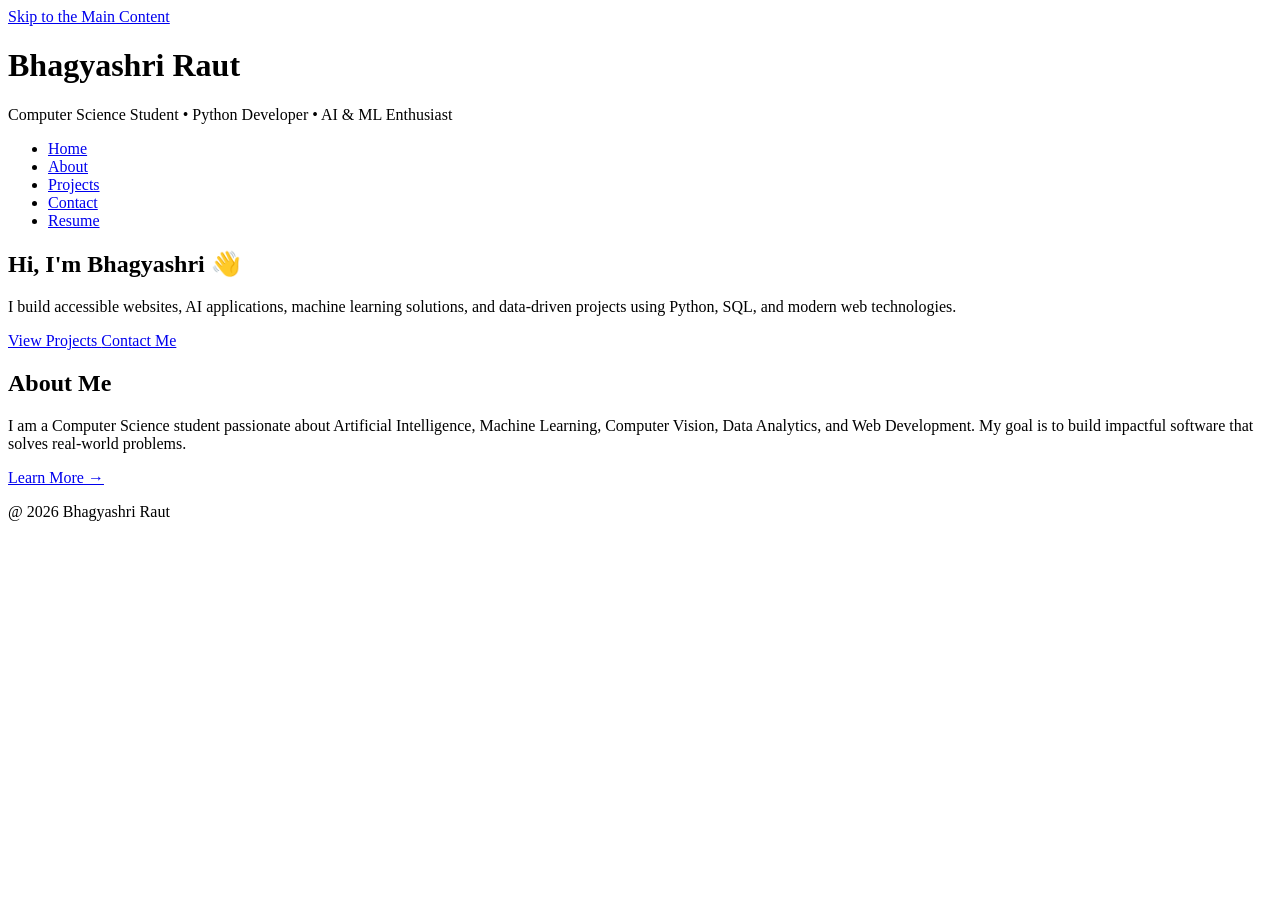
==== index.html @ bf815808 "Create semantic HTML portfolio structure" ====
<!DOCTYPE html>
<html lang="en">
<head>

    <! ------ Character Encoding ----- >
    <meta charset="UTF-8">

    <! ------- Mobile Responsive --- >
    <meta name="viewport" content="width=device-width, initial-scale=1.0">

    <!---- SEO ---->
    <meta name="description"
        content="Bhagyashri Raut | Python Developer | AI & Machine Learning Enthusist | Web Developer Portfolio">

    <meta name="keywords"
        content="Bhagyashri Raut, Python Developer, AI, Machine Learning, Portfolio, HTML5, SQL">

    <meta name="author"
        content="Bhagyashri Raut">
    
    <meta name="robots"
        content="index, follow">
    
 
    <! -- Open Graph -- >
    <meta property="og.title"
        content="Bhagyashri Raut Portfolio">
    
    <meta property="og.description" 
        content="Portfolio showcasing AI, Machine Learning, Python and Web Development Projects">

    <meta property="og:type" 
        content="website">

    <title>Bhagyashri Raut | Portfolio</title>

    <link rel="stylesheet" href="css/style.css"> 


</head>

<body>

    <! -- Skip Navigation -- >
    <a class="skip-link" href="#main-content">
        Skip to the Main Content

    </a>

    <header>

        <h1>Bhagyashri Raut</h1>

        <p>
            Computer Science Student  •  Python Developer  •  AI & ML Enthusiast

        </p>
    </header>

    <! -- Navigation -- >

    <nav aria-label="Primary Navigation">
        <ul>
            <li><a href="index.html" aria-current="page">Home</a></li>

            <li><a href="about.html">About</a></li>

            <li><a href="projects.html">Projects</a></li>

            <li><a href="contact.html">Contact</a></li>

            <li><a href="assets/resume.pdf">Resume</a></li>

        </ul>
    </nav>

    <! -- Main -- >

    <main id="main-content">

        <! -- Hero -- >

        <section aria-labelledby="hero-heading">

            <h2 id="hero-heading">
                Hi, I'm Bhagyashri 👋

            </h2>

            <p>

                I build accessible websites, AI applications,
                machine learning solutions, and data-driven projects
                using Python, SQL, and modern web technologies.


            </p>

            <a href="projects.html">
                View Projects

            </a>

            <a href="contact.html">
                Contact Me
                
            </a>
        </section>

        <! About Preview -- >

        <section aria-labelledby="about-heading">
            <h2 id="about-heading">
                About Me 
            </h2>

            <p>

                I am a Computer Science student passionate about 
                Artificial Intelligence, Machine Learning,
                Computer Vision, Data Analytics, and Web Development.

                My goal is to build impactful software that solves 
                real-world problems.

            </p>

            <a href="about.html">
                Learn More → 
            </a>
        </section>
    </main>

    <! -- Footer -- >

    <footer>

        <p>

            @ 2026 Bhagyashri Raut

        </p>
    </footer>

    <script src="js/script.js"></script>
</body>
</html>
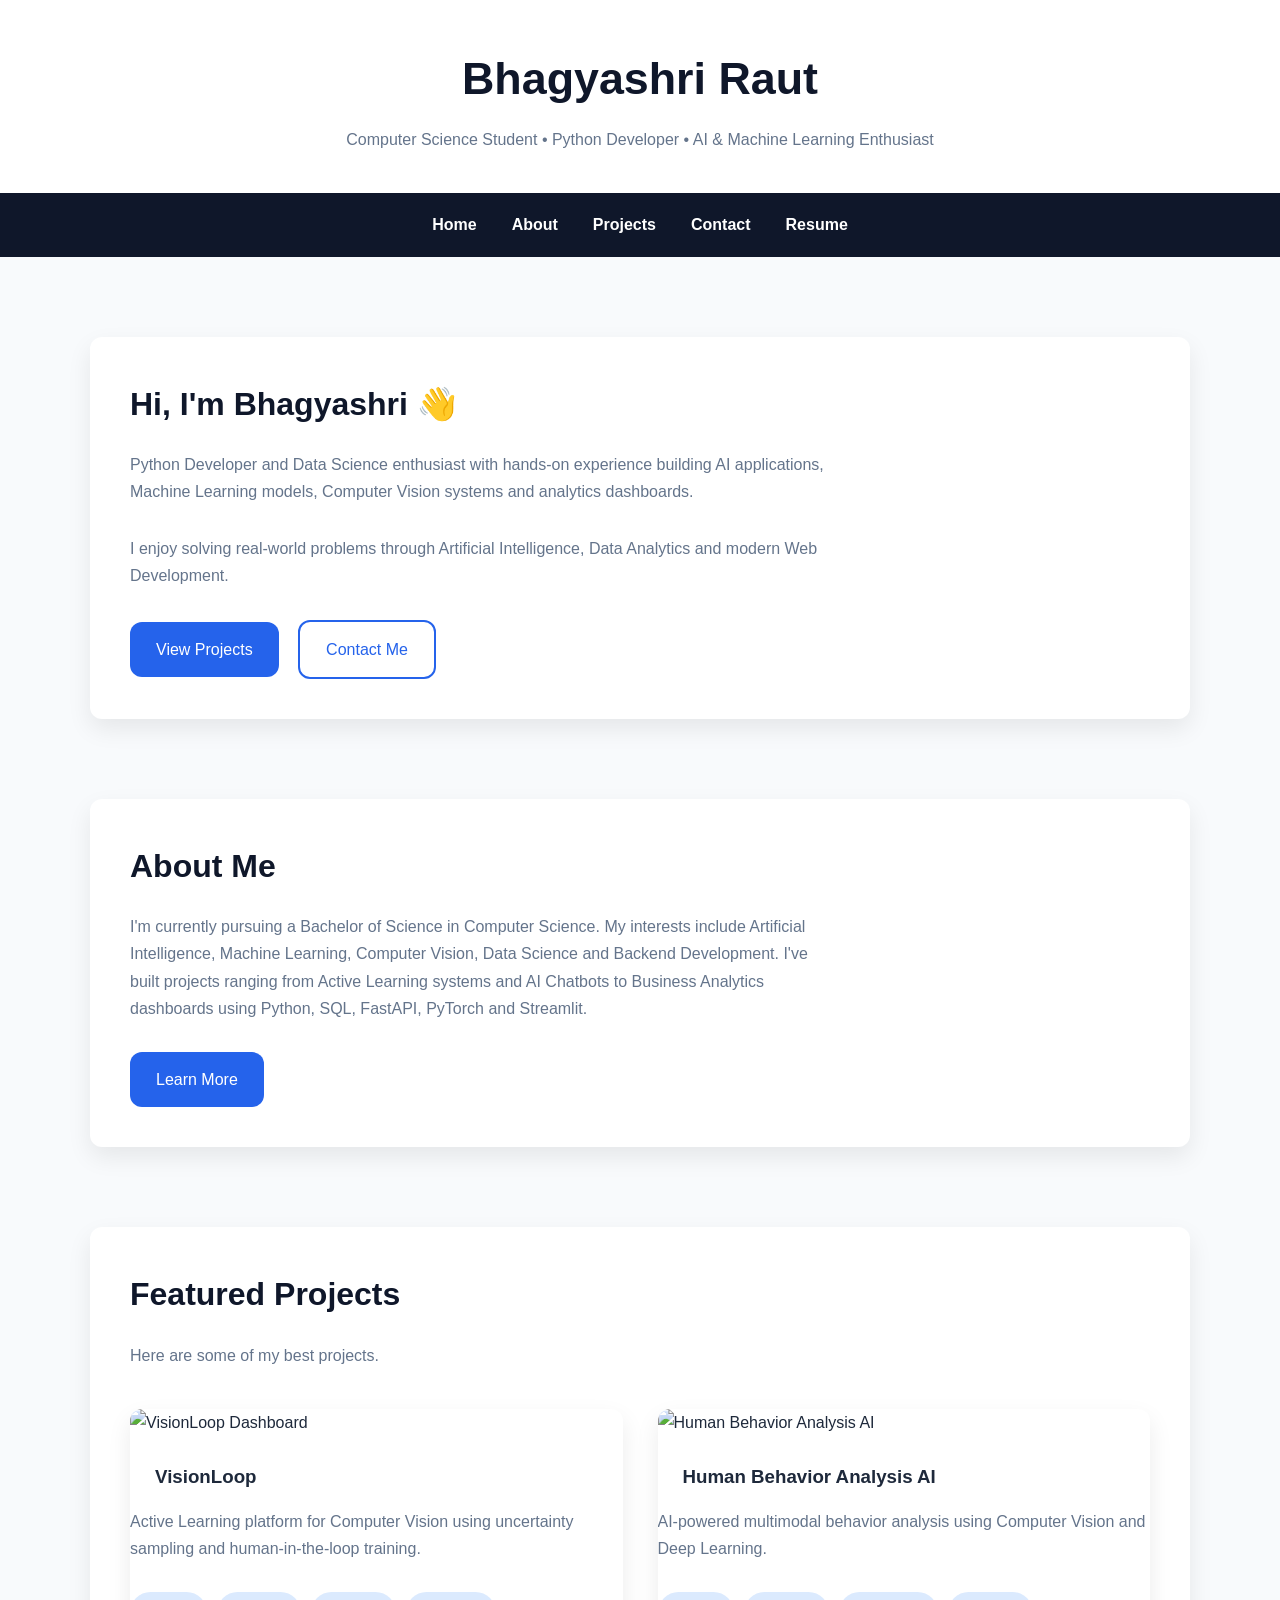
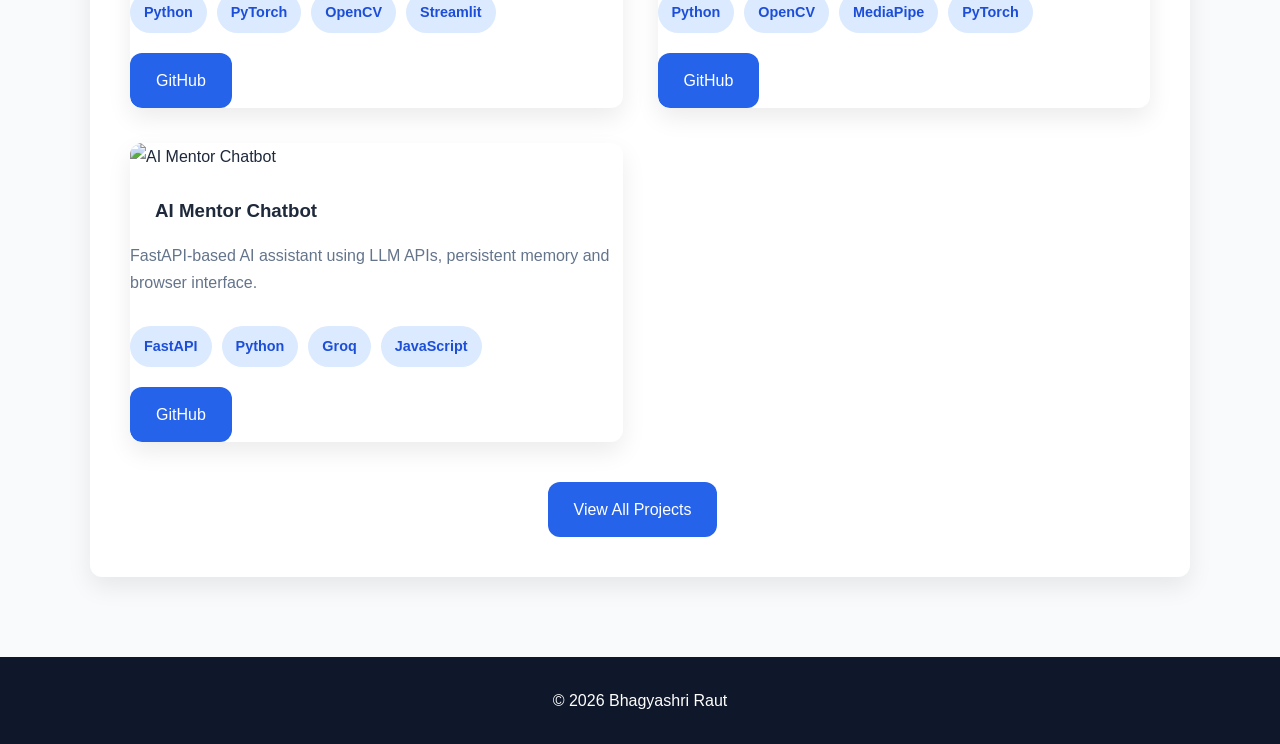
==== commit 92986f55: "Create accessible portfolio website" ====
--- a/index.html
+++ b/index.html
@@ -1,147 +1,331 @@
 <!DOCTYPE html>
 <html lang="en">
+
 <head>
 
-    <! ------ Character Encoding ----- >
     <meta charset="UTF-8">
 
-    <! ------- Mobile Responsive --- >
     <meta name="viewport" content="width=device-width, initial-scale=1.0">
 
-    <!---- SEO ---->
     <meta name="description"
-        content="Bhagyashri Raut | Python Developer | AI & Machine Learning Enthusist | Web Developer Portfolio">
+        content="Bhagyashri Raut | Python Developer | AI & Machine Learning Enthusiast | Portfolio">
 
     <meta name="keywords"
-        content="Bhagyashri Raut, Python Developer, AI, Machine Learning, Portfolio, HTML5, SQL">
+        content="Bhagyashri Raut, Python Developer, Machine Learning, AI, Portfolio">
 
     <meta name="author"
         content="Bhagyashri Raut">
-    
+
     <meta name="robots"
         content="index, follow">
-    
- 
-    <! -- Open Graph -- >
-    <meta property="og.title"
+
+    <meta property="og:title"
         content="Bhagyashri Raut Portfolio">
-    
-    <meta property="og.description" 
-        content="Portfolio showcasing AI, Machine Learning, Python and Web Development Projects">
-
-    <meta property="og:type" 
+
+    <meta property="og:description"
+        content="Portfolio showcasing AI, Machine Learning, Data Science and Web Development projects.">
+
+    <meta property="og:type"
         content="website">
 
     <title>Bhagyashri Raut | Portfolio</title>
 
-    <link rel="stylesheet" href="css/style.css"> 
-
+    <link rel="icon"
+        href="images/favicon.png"
+        type="image/png">
+
+    <link rel="stylesheet"
+        href="css/style.css">
 
 </head>
 
 <body>
 
-    <! -- Skip Navigation -- >
-    <a class="skip-link" href="#main-content">
-        Skip to the Main Content
-
-    </a>
-
-    <header>
-
-        <h1>Bhagyashri Raut</h1>
-
-        <p>
-            Computer Science Student  •  Python Developer  •  AI & ML Enthusiast
-
-        </p>
-    </header>
-
-    <! -- Navigation -- >
-
-    <nav aria-label="Primary Navigation">
-        <ul>
-            <li><a href="index.html" aria-current="page">Home</a></li>
-
-            <li><a href="about.html">About</a></li>
-
-            <li><a href="projects.html">Projects</a></li>
-
-            <li><a href="contact.html">Contact</a></li>
-
-            <li><a href="assets/resume.pdf">Resume</a></li>
-
-        </ul>
-    </nav>
-
-    <! -- Main -- >
-
-    <main id="main-content">
-
-        <! -- Hero -- >
-
-        <section aria-labelledby="hero-heading">
-
-            <h2 id="hero-heading">
-                Hi, I'm Bhagyashri 👋
-
-            </h2>
-
-            <p>
-
-                I build accessible websites, AI applications,
-                machine learning solutions, and data-driven projects
-                using Python, SQL, and modern web technologies.
-
-
-            </p>
-
-            <a href="projects.html">
-                View Projects
-
-            </a>
-
-            <a href="contact.html">
-                Contact Me
-                
-            </a>
-        </section>
-
-        <! About Preview -- >
-
-        <section aria-labelledby="about-heading">
-            <h2 id="about-heading">
-                About Me 
-            </h2>
-
-            <p>
-
-                I am a Computer Science student passionate about 
-                Artificial Intelligence, Machine Learning,
-                Computer Vision, Data Analytics, and Web Development.
-
-                My goal is to build impactful software that solves 
-                real-world problems.
-
-            </p>
-
-            <a href="about.html">
-                Learn More → 
-            </a>
-        </section>
-    </main>
-
-    <! -- Footer -- >
-
-    <footer>
-
-        <p>
-
-            @ 2026 Bhagyashri Raut
-
-        </p>
-    </footer>
-
-    <script src="js/script.js"></script>
+<a class="skip-link" href="#main-content">
+    Skip to Main Content
+</a>
+
+<header>
+
+    <h1>Bhagyashri Raut</h1>
+
+    <p>
+        Computer Science Student • Python Developer • AI & Machine Learning Enthusiast
+    </p>
+
+</header>
+
+<nav aria-label="Primary Navigation">
+
+    <ul>
+
+        <li><a href="index.html" aria-current="page">Home</a></li>
+
+        <li><a href="about.html">About</a></li>
+
+        <li><a href="projects.html">Projects</a></li>
+
+        <li><a href="contact.html">Contact</a></li>
+
+        <li><a href="assets/resume.pdf" target="_blank">Resume</a></li>
+
+    </ul>
+
+</nav>
+
+<main id="main-content">
+
+<section>
+
+<h2>Hi, I'm Bhagyashri 👋</h2>
+
+<p>
+
+Python Developer and Data Science enthusiast with hands-on experience
+building AI applications, Machine Learning models,
+Computer Vision systems and analytics dashboards.
+
+</p>
+
+<p>
+
+I enjoy solving real-world problems through Artificial Intelligence,
+Data Analytics and modern Web Development.
+
+</p>
+
+<a class="btn-primary" href="projects.html">
+
+View Projects
+
+</a>
+
+<a class="btn-secondary" href="contact.html">
+
+Contact Me
+
+</a>
+
+</section>
+
+<section>
+
+<h2>About Me</h2>
+
+<p>
+
+I'm currently pursuing a Bachelor of Science in Computer Science.
+
+My interests include Artificial Intelligence,
+Machine Learning, Computer Vision,
+Data Science and Backend Development.
+
+I've built projects ranging from Active Learning
+systems and AI Chatbots to Business Analytics
+dashboards using Python, SQL,
+FastAPI, PyTorch and Streamlit.
+
+</p>
+
+<a class="btn-primary"
+
+href="about.html">
+
+Learn More
+
+</a>
+
+</section>
+
+<section>
+
+<h2>Featured Projects</h2>
+
+<p>
+
+Here are some of my best projects.
+
+</p>
+
+<div class="projects-grid">
+
+<!-- VisionLoop -->
+
+<article class="project-card">
+
+<img src="images/projects/visionloop.png"
+
+alt="VisionLoop Dashboard">
+
+<div class="project-content">
+
+<h3>VisionLoop</h3>
+
+<p>
+
+Active Learning platform for Computer Vision
+using uncertainty sampling and human-in-the-loop training.
+
+</p>
+
+<div class="tech-stack">
+
+<span>Python</span>
+
+<span>PyTorch</span>
+
+<span>OpenCV</span>
+
+<span>Streamlit</span>
+
+</div>
+
+<div class="project-buttons">
+
+<a href="https://github.com/bhagya21-tech/visionloop"
+
+target="_blank"
+
+class="btn-primary">
+
+GitHub
+
+</a>
+
+</div>
+
+</div>
+
+</article>
+
+<!-- Human Behavior -->
+
+<article class="project-card">
+
+<img src="images/projects/behavior-ai.png"
+
+alt="Human Behavior Analysis AI">
+
+<div class="project-content">
+
+<h3>Human Behavior Analysis AI</h3>
+
+<p>
+
+AI-powered multimodal behavior analysis
+using Computer Vision and Deep Learning.
+
+</p>
+
+<div class="tech-stack">
+
+<span>Python</span>
+
+<span>OpenCV</span>
+
+<span>MediaPipe</span>
+
+<span>PyTorch</span>
+
+</div>
+
+<div class="project-buttons">
+
+<a href="https://github.com/bhagya21-tech/human-behavior-analysis-ai"
+
+target="_blank"
+
+class="btn-primary">
+
+GitHub
+
+</a>
+
+</div>
+
+</div>
+
+</article>
+
+<!-- AI Mentor -->
+
+<article class="project-card">
+
+<img src="images/projects/mentor-chatbot.png"
+
+alt="AI Mentor Chatbot">
+
+<div class="project-content">
+
+<h3>AI Mentor Chatbot</h3>
+
+<p>
+
+FastAPI-based AI assistant using LLM APIs,
+persistent memory and browser interface.
+
+</p>
+
+<div class="tech-stack">
+
+<span>FastAPI</span>
+
+<span>Python</span>
+
+<span>Groq</span>
+
+<span>JavaScript</span>
+
+</div>
+
+<div class="project-buttons">
+
+<a href="https://github.com/bhagya21-tech/chatbot"
+
+target="_blank"
+
+class="btn-primary">
+
+GitHub
+
+</a>
+
+</div>
+
+</div>
+
+</article>
+
+</div>
+
+<div style="text-align:center;margin-top:40px;">
+
+<a href="projects.html"
+
+class="btn-primary">
+
+View All Projects
+
+</a>
+
+</div>
+
+</section>
+
+</main>
+
+<footer>
+
+<p>
+
+© 2026 Bhagyashri Raut
+
+</p>
+
+</footer>
+
+<script src="js/script.js"></script>
+
 </body>
+
 </html>
--- a/css/style.css
+++ b/css/style.css
@@ -0,0 +1,661 @@
+/* ======
+Step1: CSS 
+=========*/
+
+*{
+    margin:0;
+    padding:0;
+    box-sizing:border-box;
+}
+
+html{
+    scroll-behavior:smooth;
+
+}
+
+body{
+    font-family:Arial, Helvetica, sans-serif;
+    background:#f8fafc;
+    color:#1e293b;
+    line-height:1.7;
+
+}
+
+/* ================================
+  CSS VARIABLES 
+=================================  */
+
+:root{
+
+    --primary:#2563eb;
+    --secondary:#1d4ed8;
+    --dark:#0f172a;
+    --light:#ffffff;
+    --gray:#64748b;
+    --background:#f8fafc;
+    --radius:12px;
+    --shadow:0 10px 25px rgba(0,0,0,.08);
+
+
+}
+
+/* =========
+Step2: Skip Link
+============= */
+
+.skip-link{
+
+    position:absolute;
+    left:-9999px;
+}
+
+.skip-link:focus{
+
+    left:20px;
+    top:20px;
+    background:black;
+    color:white;
+    padding:12px;
+    z-index:999;
+}
+
+
+/* ============
+Step 3: Header
+============== */
+
+
+header{
+
+    text-align:center;
+    padding:40px 20px;
+    background:var(--light);
+
+}
+
+header h1{
+    font-size:2.8rem;
+    color:var(--dark);
+
+
+}
+
+header p{
+
+    color:var(--gray);
+
+    margin-top:10px;
+}
+
+/* =================
+Step 4: Navigation
+==================== */
+
+nav{
+
+    background:var(--dark);
+
+
+}
+
+nav ul{
+
+    display:flex;
+
+    justify-content:center;
+
+    align-items:center;
+
+    gap:35px;
+
+    list-style:none;
+
+    padding:18px;
+
+    flex-wrap:wrap;
+}
+
+nav a{
+    color:white;
+    text-decoration:none;
+    font-weight:bold;
+    transition:.3s;
+
+}
+
+nav a:hover{
+
+    color:#93c5fd;
+
+}
+
+nav a:focus{
+
+    outline:3px solid white;
+    outline-offset:5px;
+}
+
+/* ============
+Step 5: Main
+===============*/
+
+main{
+
+    width:min(1100px,90%);
+
+    margin:auto;
+}
+
+/* ===============
+Step 6: Hero Section
+================== */
+
+section{
+
+    margin:80px 0;
+
+}
+
+section h2{
+
+    font-size:2rem;
+    color:var(--dark);
+    margin-bottom:20px;
+
+}
+
+section p{
+
+    color:var(--gray);
+    margin-bottom:30px;
+    max-width:700px;
+
+}
+
+/* ================
+Step 7: Buttons 
+================= */
+
+
+.btn-primary{
+
+    display:inline-block;
+
+    background:var(--primary);
+
+    color:white;
+
+    text-decoration:none;
+
+    padding:14px 26px;
+
+    border-radius:var(--radius);
+
+    margin-right:15px;
+
+    transition:.3s;
+
+
+}
+
+.btn-primary:hover{
+
+    background:var(--secondary);
+
+
+}
+
+.btn-secondary{
+
+    display:inline-block;
+    border:2px solid var(--primary);
+    color:var(--primary);
+    text-decoration:none;
+    padding:14px 26px;
+    border-radius:var(--radius);
+    transition:.3s;
+}
+
+.btn-secondary:hover{
+
+    background:var(--primary);
+
+    color:white;
+}
+
+/* ===================
+About Preview card
+===================== */
+
+section{
+
+    background:white;
+
+    padding:40px;
+
+    border-radius:var(--radius);
+
+    box-shadow:var(--shadow);
+}
+
+
+/* ===================
+Featured Projects
+===================== */
+
+.projects-grid{
+    display:grid;
+    grid-template-columns:repeat(auto-fit,minmax(320px,1fr));
+    gap:35px;
+    margin-top:40px;
+
+}
+
+.project-card{
+    background:white;
+    border-radius:12px;
+    overflow:hidden;
+    box-shadow:0 10px 25px rgba(0,0,0,.08);
+    transition:.3s;
+}
+
+.project-card:hover{
+    transform:translateY(-8px);
+
+}
+
+.project-card img{
+    width:100%;
+    height:220px;
+    object-fit:cover;
+}
+
+.project-card h3{
+    margin:25px;
+}
+
+.project-content h3{
+    margin-bottom:15px;
+}
+
+.tech-stack{
+    display:flex;
+    flex-wrap:wrap;
+    gap:10px;
+    margin:20px 0
+}
+
+.tech-stack span{
+    background:#dbeafe;
+    color:#1d4ed8;
+    padding:8px 14px;
+    border-radius:30px;
+    font-size:.9rem;
+    font-weight:bold;
+}
+
+.project-buttons{
+    display:flex;
+    gap:15px;
+    flex-wrap:wrap;
+}
+
+/* ===============
+footer
+=================*/
+
+footer{
+
+    text-align:center;
+    padding:30px;
+    background:var(--dark);
+    color:white;
+    margin-top:80px;
+}
+
+/* =================
+Mobile Responsiveness
+==================== */
+
+@media(max-width:768px){
+
+header h1{
+
+    font-size:2rem;
+
+}
+
+nav ul{
+
+    flex-direction:column;
+
+    gap:15px;
+}
+
+.btn-primary,
+.btn-secondary{
+
+    display:block;
+
+    margin-bottom:15px;
+
+    text-align:center;
+
+
+}
+
+section{
+
+    padding:25px;
+
+}
+
+}
+
+/* ==========================
+   ABOUT PAGE
+========================== */
+
+.profile-image{
+
+    display:block;
+
+    width:220px;
+
+    height:220px;
+
+    object-fit:cover;
+
+    border-radius:50%;
+
+    margin:30px auto;
+
+    box-shadow:0 10px 30px rgba(0,0,0,.15);
+
+}
+
+.skills-grid{
+
+    display:grid;
+
+    grid-template-columns:repeat(auto-fit,minmax(250px,1fr));
+
+    gap:25px;
+
+    margin-top:30px;
+
+}
+
+.skills-grid article{
+
+    background:white;
+
+    padding:25px;
+
+    border-radius:12px;
+
+    box-shadow:0 10px 25px rgba(0,0,0,.08);
+
+}
+
+.skills-grid h3{
+
+    color:#2563eb;
+
+    margin-bottom:15px;
+
+}
+
+.skills-grid ul{
+
+    list-style:none;
+
+}
+
+.skills-grid li{
+
+    margin-bottom:10px;
+
+    padding:8px 12px;
+
+    background:#dbeafe;
+
+    border-radius:8px;
+
+}
+
+/* OTHER PROJECTS */
+
+.other-projects{
+
+    margin-top:30px;
+
+    list-style:none;
+
+}
+
+.other-projects li{
+
+    background:white;
+
+    margin-bottom:15px;
+
+    padding:18px;
+
+    border-left:5px solid #2563eb;
+
+    border-radius:8px;
+
+    box-shadow:0 5px 15px rgba(0,0,0,.08);
+
+}
+
+/* ==========================
+   CONTACT PAGE
+========================== */
+
+form{
+
+    display:flex;
+
+    flex-direction:column;
+
+    gap:20px;
+
+    margin-top:30px;
+
+}
+
+label{
+
+    display:block;
+
+    margin-bottom:8px;
+
+    font-weight:bold;
+
+}
+
+input,
+textarea{
+
+    width:100%;
+
+    padding:14px;
+
+    border:1px solid #d1d5db;
+
+    border-radius:10px;
+
+    font-size:1rem;
+
+    font-family:inherit;
+
+}
+
+input:focus,
+textarea:focus{
+
+    outline:3px solid #2563eb;
+
+    border-color:#2563eb;
+
+}
+
+.contact-list{
+
+    list-style:none;
+
+    margin-top:20px;
+
+}
+
+.contact-list li{
+
+    margin-bottom:18px;
+
+    font-size:1.05rem;
+
+}
+
+.contact-list a{
+
+    color:#2563eb;
+
+    text-decoration:none;
+
+}
+
+.contact-list a:hover{
+
+    text-decoration:underline;
+
+}
+
+/* ==========================
+   DARK MODE
+========================== */
+
+.dark-mode-btn{
+
+position:fixed;
+
+right:20px;
+
+bottom:20px;
+
+width:55px;
+
+height:55px;
+
+border:none;
+
+border-radius:50%;
+
+background:#2563eb;
+
+color:white;
+
+font-size:22px;
+
+cursor:pointer;
+
+box-shadow:0 5px 20px rgba(0,0,0,.2);
+
+z-index:999;
+
+}
+
+.dark-theme{
+
+background:#0f172a;
+
+color:white;
+
+}
+
+.dark-theme header,
+
+.dark-theme nav,
+
+.dark-theme footer,
+
+.dark-theme section,
+
+.dark-theme article{
+
+background:#1e293b;
+
+color:white;
+
+}
+
+.dark-theme p,
+
+.dark-theme li{
+
+color:#e2e8f0;
+
+}
+
+/* ==========================
+   BACK TO TOP
+========================== */
+
+.top-btn{
+
+position:fixed;
+
+left:20px;
+
+bottom:20px;
+
+width:50px;
+
+height:50px;
+
+border:none;
+
+border-radius:50%;
+
+background:#2563eb;
+
+color:white;
+
+font-size:22px;
+
+cursor:pointer;
+
+display:none;
+
+z-index:999;
+
+}
+
+.top-btn.show{
+
+display:block;
+
+}
+
+/* ==========================
+   SCROLL ANIMATION
+========================== */
+
+section{
+
+opacity:0;
+
+transform:translateY(40px);
+
+transition:all .7s ease;
+
+}
+
+section.visible{
+
+opacity:1;
+
+transform:translateY(0);
+
+}
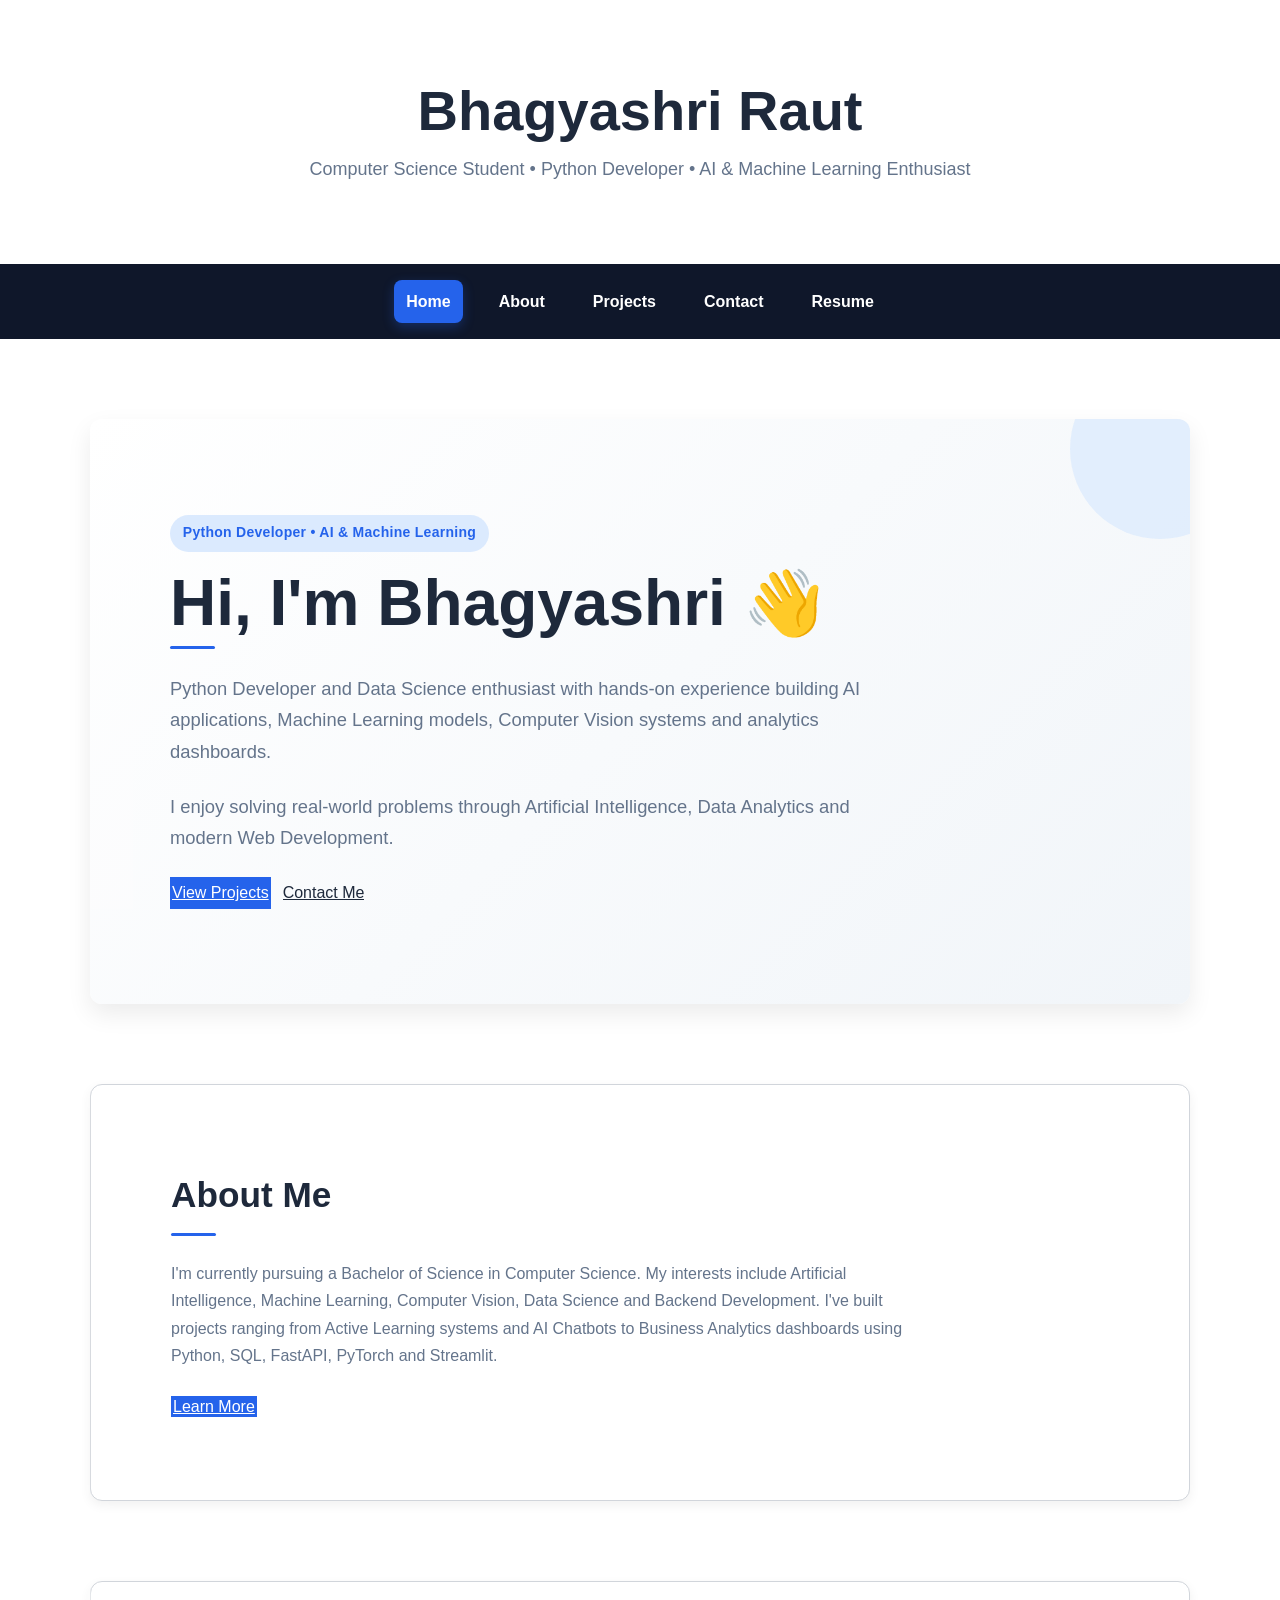
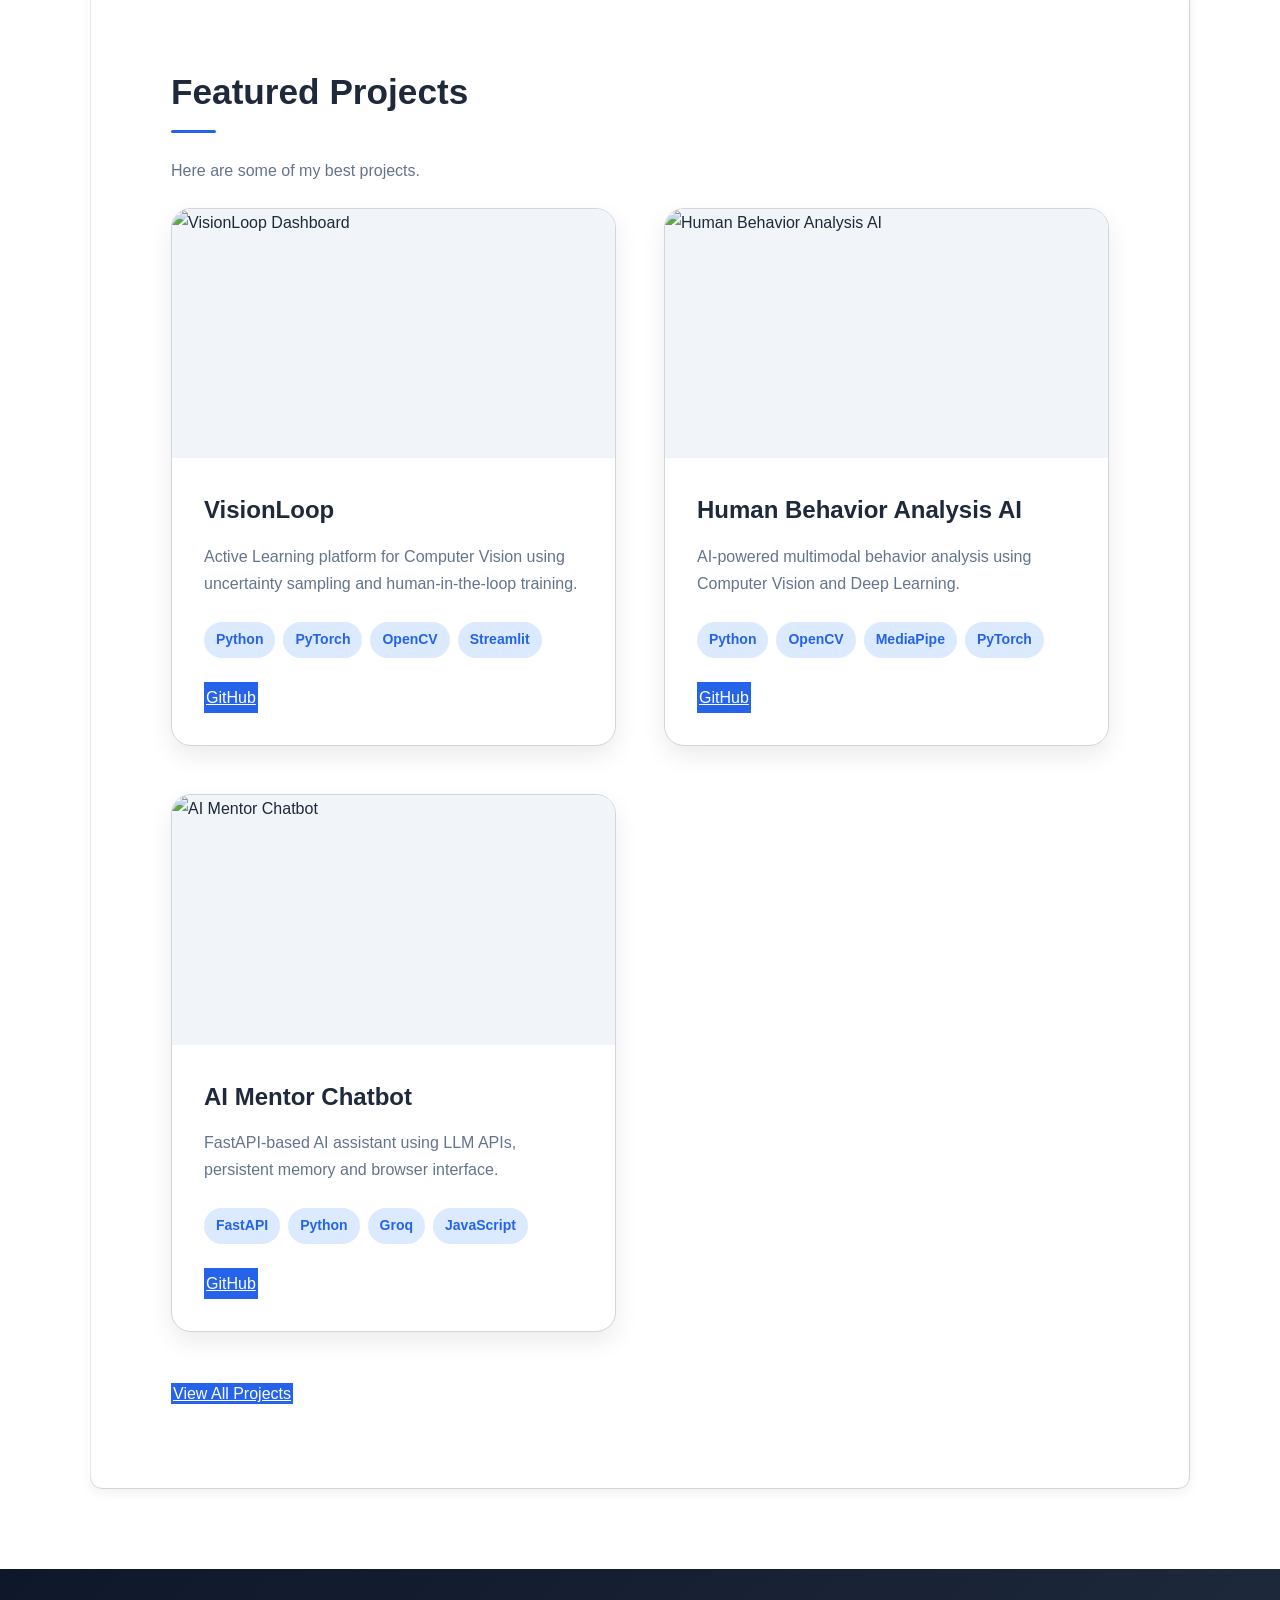
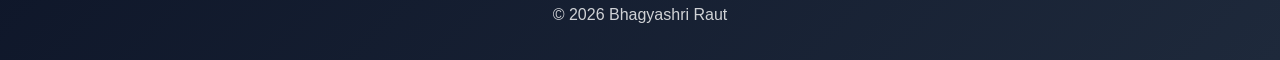
==== commit 9315cc0f: "Complete advanced CSS3 responsive portfolio" ====
--- a/index.html
+++ b/index.html
@@ -75,36 +75,42 @@
 
 <main id="main-content">
 
-<section>
-
-<h2>Hi, I'm Bhagyashri 👋</h2>
-
-<p>
-
-Python Developer and Data Science enthusiast with hands-on experience
-building AI applications, Machine Learning models,
-Computer Vision systems and analytics dashboards.
-
-</p>
-
-<p>
-
-I enjoy solving real-world problems through Artificial Intelligence,
-Data Analytics and modern Web Development.
-
-</p>
-
-<a class="btn-primary" href="projects.html">
-
-View Projects
-
-</a>
-
-<a class="btn-secondary" href="contact.html">
-
-Contact Me
-
-</a>
+<section class="hero">
+
+    <div class="hero-content">
+
+        <p class="hero-eyebrow">
+            Python Developer • AI & Machine Learning
+        </p>
+
+        <h2>
+            Hi, I'm Bhagyashri 👋
+        </h2>
+
+        <p class="hero-description">
+            Python Developer and Data Science enthusiast with hands-on
+            experience building AI applications, Machine Learning models,
+            Computer Vision systems and analytics dashboards.
+        </p>
+
+        <p class="hero-description">
+            I enjoy solving real-world problems through Artificial
+            Intelligence, Data Analytics and modern Web Development.
+        </p>
+
+        <div class="hero-actions">
+
+            <a class="btn-primary" href="projects.html">
+                View Projects
+            </a>
+
+            <a class="btn-secondary" href="contact.html">
+                Contact Me
+            </a>
+
+        </div>
+
+    </div>
 
 </section>
 
@@ -153,7 +159,7 @@
 
 <article class="project-card">
 
-<img src="images/projects/visionloop.png"
+<img src="C:\Users\Admin\OneDrive\Accessible Portfolio Website\images\visionloop.png"
 
 alt="VisionLoop Dashboard">
 
@@ -202,7 +208,7 @@
 
 <article class="project-card">
 
-<img src="images/projects/behavior-ai.png"
+<img src="C:\Users\Admin\OneDrive\Accessible Portfolio Website\images\behavior-ai.png"
 
 alt="Human Behavior Analysis AI">
 
@@ -251,7 +257,7 @@
 
 <article class="project-card">
 
-<img src="images/projects/mentor-chatbot.png"
+<img src="C:\Users\Admin\OneDrive\Accessible Portfolio Website\images\mentor-chatbot.png"
 
 alt="AI Mentor Chatbot">
 
@@ -298,7 +304,7 @@
 
 </div>
 
-<div style="text-align:center;margin-top:40px;">
+<div class="projects-more"></div>
 
 <a href="projects.html"
 
--- a/css/style.css
+++ b/css/style.css
@@ -1,661 +1,1518 @@
-/* ======
-Step1: CSS 
-=========*/
-
-*{
-    margin:0;
-    padding:0;
-    box-sizing:border-box;
-}
-
-html{
-    scroll-behavior:smooth;
-
-}
-
-body{
-    font-family:Arial, Helvetica, sans-serif;
-    background:#f8fafc;
-    color:#1e293b;
-    line-height:1.7;
-
+/* =====================================================
+   ADVANCED CSS3 & RESPONSIVE PORTFOLIO
+   Mobile-first architecture
+   ===================================================== */
+
+
+/* ====================================================
+   1. CSS RESET 
+   =================================================== */
+
+*,
+*::before,
+*::after {
+    margin: 0;
+    padding: 0;
+    box-sizing: border-box;
+}
+
+html {
+    scroll-behavior: smooth;
+
+}
+
+body {
+    min-height: 100vh;
+    font-family: Arial, Helvetica, sans-serif;
+    font-size: 1rem;
+    
+    background: 
+        radical-gradient(
+            circle at 10% 10%,
+            rgba(37, 99, 235, 0.06),
+            transparent 30%
+
+        ),
+        var(--bg);
+    color: var(--text);
+   
+    line-height: 1.7;
+    
+    
+    transition:
+        background-color 0.3s ease,
+        color 0.3s ease;
+    
+}
+
+img {
+    display: block;
+    max-width: 100%;
+}
+
+button,
+input,
+textarea {
+    font: inherit;
+
+}
+
+a {
+    color: inherit;
+
+}
+
+ul {
+    padding: 0;
+}
+
+/* ================================================
+   2. DESIGN TOKENS / CSS VARIABLES 
+   ================================================ */
+
+:root {
+
+    /* Colors */
+    --primary: #2563eb;
+    --primary-dark: #1d4ed8;
+    --primary-light: #dbeafe;
+
+    --bg: #f8fafc;
+    --surface: #ffffff;
+    --surface-alt: #f1f5f9;
+
+    --text: #1e293b;
+    --text-muted: #64748b;
+
+    --border: #d1d5db;
+
+    --nav-bg: #0f172a;
+    --nav-text: #ffffff;
+}
+
+.dark-theme {
+
+    --bg: #0b1120;
+    --surface: #111c31;
+    --surface-alt: #1e293b;
+    
+    --text: #f8fafc;
+    --text-muted: #cdb5e1;
+
+    --border: #334155;
+
+    --primary-light: #1e3a8a;
+
+    --nav-bg: #020617;
+
+
+    --shadow-sm: 0 4px 12px rgba(0, 0, 0, 0.2);
+    --shadow-md: 0 10px 25px rgba(0, 0, 0, 0.25);
+    --shadow-lg: 0 20px 40px rgba(0, 0, 0, 0.3);
+}
+    /* Typography */
+
+:root {
+    --font-body: Arial, Helvetica, sans-serif;
+
+    --text-sm: 0.875rem;
+    --text-base: 1rem;
+    --text-lg: 1.125rem;
+    --text-xl: 1.5rem;
+    --text-2xl: 2rem;
+    --text-3xl: clamp(2.2rem, 8vw, 4.5rem);
+
+
+    /* Spacing */
+    --space-xs: 0.5rem;
+    --space-sm: 0.75rem;
+    --space-md: 1rem;
+    --space-lg: 1.5rem;
+    --space-xl: 2rem;
+    --space-2xl: 3rem;
+    --space-3xl: 5rem;
+
+
+    /* Layout */
+    --container: 1100px;
+    --radius-sm: 8px;
+    --radius-md: 12px;
+    --radius-lg: 20px;
+
+    /* Effects */
+    --shadow-sm: 0 4px 12px rgba(0, 0, 0, 0.06);
+    --shadow-md: 0 10px 25px rgba(0, 0, 0, 0.08);
+    --shadow-lg: 0 20px 40px rgba(0, 0, 0, 0.12);
+
+    --transition: 0.3s ease;
+
+
+}
+
+
+/* ================================================
+   3. DARK THEME 
+   Javascript adds .dark-theme to <body>
+   ================================================ */
+
+.dark-theme {
+
+    --bg: #0f172a;
+    --surface: #1e293b;
+    --surface-alt: #334155;
+
+    --text: #f8fafc;
+    --text-muted: #cbd5e1;
+
+    --border: #475569;
+
+    --primary-light: #1e3a8a;
+
+    --nav-bg: #020617;
+}
+
+body,
+header,
+section,
+article,
+input,
+textarea,
+.skills-grid li,
+.other-projects li,
+.contact-list li {
+    transition:
+        background-color 0.3s ease,
+        color 0.3s ease,
+        border-color 0.3s ease,
+        box-shadow 0.3s ease;
+}
+
+/* ===========================
+   4. ACCESSIBILITY 
+   =========================== */
+
+.skip-link {
+    position: absolute;
+    left: -9999px;
+    top: 1rem;
+    z-index: 9999;
+
+    background: var(--nav-bg);
+    color: white;
+
+    padding: 0.75rem 1rem;
+    border-radius: var(--rafius-sm);
+
+}
+
+.skip-link:focus {
+    left: 1rem;
+}
+
+/* Visible keyword focus */
+
+a:focus-visible,
+button:focus-visible,
+input:focus-visible,
+textarea:focus-visible {
+    outline: 3px solid var(--primary);
+    outline-offset: 4px;
+}
+
+/* =====================================
+   5. HEADER 
+   ===================================== */
+
+header {
+    padding: var(--space-2xl) var(--space-md);
+
+    text-align: center;
+
+    background: var(--surface);
+
+    transition: background-color var(--transition);
+
+
+}
+
+header h1 {
+    font-size: clamp(2rem, 8vw, 3.5rem);
+    line-height: 1.1;
+
+    color: var(--text);
+
+    margin-bottom: var(--space-sm);
+
+
+}
+
+header p {
+    max-width: 700px;
+
+    margin-inline: auto;
+
+    color: var(--text-muted);
+
+    font-size: var(--text-lg);
+
+}
+
+/* ===========================
+   NAVIGATION Flexbox 
+   =========================== */
+
+nav {
+    background: var(--nav-bg);
+
+    position: sticky;
+
+    top: 0;
+
+    z-index: 1000;
+
+}
+
+nav ul {
+
+    display: flex;
+
+    flex-direction: row;
+
+    flex-wrap: wrap;
+
+    justify-content: center;
+
+    align-items: center;
+
+    gap: 0.4rem;
+
+    list-style: none;
+ 
+    padding: 0.75rem 0.5rem;
+
+}
+
+nav a {
+
+    display: inline-block;
+
+    color: var(--nav-text);
+
+    text-decoration: none;
+
+    font-weight: 700;
+
+    padding: 0.5rem 0.75rem;
+
+    border-radius: var(--radius-sm);
+
+    transition: 
+        background-color var(--transition),
+        color var(--transition),
+        transform var(--transition);
+
+
+}
+
+nav a:hover {
+
+    color: #93c5fd;
+
+    background: rgba(255, 255, 255, 0.08);
+
+    transform: translateY(-2px);
+
+
+}
+nav a[aria-current="page"] {
+    background: var(--primary);
+    color: #ffffff;
+
+    box-shadow: 
+        0 4px 12px rgba(37, 99, 235, 0.3);
+
+}
+
+/* =======================
+   7. MAIN CONTAINER 
+   ======================= */
+
+main {
+    width: min(100% -2rem, var(--container));
+
+    margin-inline: auto;
+
+} 
+
+/* ===================================
+   8. SECTIONS 
+   ================================== */
+
+section {
+
+    margin-block: var(--space-2xl);
+    padding: var(--space-lg);
+    background: var(--surface);
+    border: 1px solid var(--border);
+    border-radius: var(--radius-md);
+    box-shadow: var(--shadow-sm);
+
+    transition:
+        background-color var(--transition),
+        border-color var(--transition),
+        border-shadow var(--transition);
+
+}
+
+section h2 {
+
+    font-size: clamp(1.6rem, 5vw, 2.2rem);
+
+    color: var(--text);
+
+    margin-bottom: var(--space-lg);
+
+    position: relative;
+
+    display: inline-block;
+
+}
+
+section h2::after {
+
+    content: "";
+    display: block;
+
+    width: 45px;
+    height: 3px;
+
+    margin-top: 0.5rem;
+
+    background: var(--primary);
+
+    border-radius: 999px;
+}
+
+section p {
+
+    max-width: 750px;
+
+    color: var(--text-muted);
+
+    margin-bottom: var(--space-lg);
+}
+
+/* =========================================================
+   HERO SECTION
+   ========================================================= */
+
+.hero {
+
+    isolation: isolate;
+
+    display: grid;
+
+    min-height: 60vh;
+
+    align-items: center;
+
+    background:
+        linear-gradient(
+            135deg,
+            var(--surface),
+            var(--surface-alt)
+        );
+
+    border: none;
+
+    box-shadow: var(--shadow-md);
+
+    position: relative;
+
+    overflow: hidden;
+}
+
+
+/* Decorative background element */
+
+.hero::before {
+    content: "";
+
+    position: absolute;
+
+    width: 180px;
+    height: 180px;
+
+    border-radius: 50%;
+
+    background: var(--primary-light);
+
+    top: -60px;
+    right: -60px;
+
+    opacity: 0.7;
+}
+
+
+/* Keep content above decoration */
+
+.hero-content {
+    position: relative;
+
+    z-index: 1;
+
+    max-width: 800px;
+
+    animation: heroEnter 0.8s ease both;
+
+}
+
+@keyframes heroEnter {
+    from {
+        opacity: 0;
+        transform: translateY(20px);
+
+    }
+
+    to {
+        opacity: 1;
+        transform: translateY(0);
+    }
+}
+
+
+/* Small introduction text */
+
+.hero-eyebrow {
+
+    display: inline-block;
+
+    margin-bottom: var(--space-md);
+
+    padding: 0.4rem 0.8rem;
+
+    background: var(--primary-light);
+
+    color: var(--primary);
+
+    border-radius: 999px;
+
+    font-size: var(--text-sm);
+
+    font-weight: 700;
+
+    letter-spacing: 0.02em;
+}
+
+
+/* Main hero heading */
+
+.hero h2 {
+
+    font-size: clamp(
+        2.2rem,
+        8vw,
+        4rem
+    );
+
+    line-height: 1.1;
+
+    margin-bottom: var(--space-lg);
+
+    color: var(--text);
+}
+
+
+/* Hero paragraphs */
+
+.hero-description {
+
+    font-size: clamp(
+        1rem,
+        2vw,
+        1.15rem
+    );
+
+    max-width: 720px;
+}
+
+
+/* Button group */
+
+.hero-actions {
+
+    display: flex;
+
+    flex-direction: column;
+
+    gap: var(--space-sm);
+
+    margin-top: var(--space-lg);
+}
+
+/* ===============================
+   9. BUTTONS 
+   Flexbox-friendly reusable components 
+   ==================================== */
+
+
+.btn-primary {
+
+    background: var(--primary);
+
+    color: white;
+
+    border: 2px solid var(--primary);
+
+}
+
+.btn-secondary {
+    position: relative;
+
+    overflow: hidden; 
+}
+
+.btn-primary::after,
+.btn-secondary::after {
+    
+    content: "";
+
+    position: absolute; 
+
+    inset: 0;
+
+    background: rgba(255, 255, 255, 0.12);
+
+    transform: translateX(-100%);
+
+    display: inline-flex;
+
+    align-items: center;
+
+    justify-content: center;
+
+    min-height: 48px;
+
+    padding: 0.75rem 1.25rem;
+
+    border-radius: var(--radius-md);
+
+    font-weight: 700;
+
+    text-decoration: none;
+
+    cursor: pointer;
+
+    transition:
+        transform 0.4s ease;
+      
+}
+
+
+
+.btn-primary:hover {
+
+    background: var(--primary-dark);
+
+    border-color: var(--primary-dark);
+
+    transform: translateY(-3px);
+
+    box-shadow: var(--shadow-md);
+}
+
+
+
+.btn-secondary:hover {
+
+    background: var(--primary);
+
+    color: white;
+
+    transform: translateY(-3px);
+}
+
+/* ======================================
+   10. PROJECT GRID 
+   CSS GRID
+   ====================================== */
+
+.projects-grid {
+
+    display: grid;
+
+    grid-template-columns: 
+        repeat(
+           auto-fit,
+           minmax(min(100%, 300px), 1fr)
+
+        );
+    gap: var(--space-x1);
+
+    margin-top: var(--space-x1);
+
+    align-items: stretch;
+}
+
+/* ===================================
+   11. PROJECT CARD
+   ================================== */
+
+.project-card {
+
+    display: flex;
+
+    flex-direction: column;
+
+    min-width: 0;
+
+    overflow: hidden;
+
+    background: var(--surface);
+    
+    border: 1px solid var(--border);
+
+    border-radius: var(--radius-lg);
+
+    box-shadow: var(--shadow-md);
+
+    transition:
+        transform 0.3s ease,
+        box-shadow 0.3s ease,
+        border-color 0.3s ease;
+
+}
+
+.project-card:hover {
+
+    transform: translateY(-8px);
+
+    box-shadow: 
+        0 20px 45px rgba(37, 99, 235, 0.15);
+
+    border-color: var(--primary);
+
+}
+
+.skills-grid article:hover {
+    border-color: var(--primary);
+
+    box-shadow:
+        0 18px 40px rgba(37, 99, 235, 0.15);
+}
+
+/* Project image */
+
+.project-card img {
+
+    width: 100%;
+
+    aspect-ratio: 16 / 9;
+
+    object-fit: cover;
+
+    background: var(--surface-alt);
+
+    transition:
+        transform 0.5s ease;
+
+
+}
+
+.project-card:hover img {
+    transform: scale(1.03);
+}
+
+/* Project content */
+
+.project-content {
+
+    display: flex;
+
+    flex-direction: column;
+
+    flex: 1;
+
+    min-width: 0;
+
+    padding: var(--space-lg);
+
+}
+
+.project-content h3 {
+
+    color: var(--text);
+
+    font-size: var(--text-xl);
+
+    margin-bottom: var(--space-sm);
+
+}
+
+.project-content p {
+
+    flex: 1;
+
+    margin-bottom: var(--space-lg);
+
+    color: var(--text-muted);
+
+}
+
+/* ===========================================
+   12. TECHNOLOGY TAGS 
+   flexbox 
+   =========================================== */
+
+.tech-stack {
+
+    display: flex;
+
+    flex-wrap: wrap;
+
+    gap: var(--space-xs);
+
+    margin-bottom: var(--space-lg);
+
+    
+}
+
+.tech-stack span {
+
+    padding: 0.4rem 0.75rem;
+
+    background: var(--primary-light);
+
+    color: var(--primary);
+
+    border-radius: 999px;
+
+    font-size: var(--text-sm);
+
+    font-weight: 700;
+
+}
+
+/* ================================ 
+   13. PROJECT BUTTONS
+   ================================ */
+
+.project-buttons {
+
+    display: flex;
+
+    flex-wrap: wrap;
+
+    gap: var(--space-sm);
+
+    margin-top: auto;
+
+
+}
+
+/* ==========================================
+   14. ABOUT PAGE 
+   ========================================== */
+
+.profile-image {
+    width: clamp(160px, 35vw, 220px);
+
+    aspect-ratio: 1;
+
+    object-fit: cover;
+
+    margin: var(--space-xl) auto;
+
+    border-radius: 50%;
+
+    border: 5px solid var(--primary);
+
+    box-shadow: var(--shadow-lg);
+
+    transition: 
+        transform var(--transition),
+        box-shadow var(--transition);
+
+}
+
+.profile-image:hover {
+    transform: scale(1.04);
+
+    box-shadow:
+        0 20px 45px rgba(37, 99, 235, 0.25);
+}
+
+/* ===========================================
+   15. SKILLS GRID 
+   =========================================== */
+
+.skills-grid {
+
+    display: grid;
+
+    grid-template-columns:
+        repeat(
+            auto-fit,
+            minmax(min(100%, 240px), 1fr)
+        );
+
+    gap: var(--space--lg);
+
+    margin-top: var(--space-xl);
+
+    align-items: stretch;
+
+}
+
+.skills-grid article {
+
+    display: flex;
+
+    flex-direction: column;
+
+    min-width: 0;
+
+    padding: var(--space-lg);
+
+    background: var(--surface-alt);
+
+    border: 1px solid var(--border);
+
+    border-radius: var(--radius-md);
+
+    box-shadow: var(--shadow-sm);
+
+    transition:
+        transform var(--transition),
+        box-shadow var(--transition),
+        border-color var(--transition);
+}
+
+.skills-grid article:hover {
+
+    transform: translateY(-5px);
+
+    border-color: var(--primary);
+
+    box-shadow: var(--shaDOW-md);
+
+
+}
+
+.skills-grid h3 {
+
+    color: var(--primary);
+
+    margin-bottom: var(--space-md);
+
+    font-size: var(--text-lg);
+
+}
+
+.skills-grid ul {
+
+    list-style: none;
+
+    display: flex;
+
+    flex-direction: column;
+
+    gap: var(--space-xs);
+
+}
+
+.skills-grid li {
+
+    padding: 0.5rem, 0.75rem;
+
+    
+
+    background: var(--primary-light);
+
+    color: var(--text);
+
+    border-radius: var(--radius-sm);
+
+    font-size: var(--text-sm);
+
+    transition: 
+        transform var(--transition),
+        background-color var(--transition);
+}
+
+.skills-grid li:hover {
+    transform: translateX(4px);
+}
+
+/* =========================================
+   16. OTHER PROJECTS /CERTIFICATIONS 
+   ========================================= */
+
+.other-projects {
+
+    display: grid;
+
+    gap: var(--space-md);
+
+    margin-top: var(--space-lg);
+
+    list-style: none;
+
+}
+
+.other-projects li {
+
+    padding: var(--space-lg);
+
+    background: var(--surface-alt);
+
+    color: var(--text);
+
+    border-left: 4px solid var(--primary);
+
+    border-radius: var(--radius-sm);
+
+    box-shadow: var(--shadow-sm);
+
+    transition: 
+        background-color var(--transition),
+        color var(--transition);
+}
+
+.other-projects li h3 {
+    color: var(--text);
+
+    margin-bottom: var(--space-xs);
+
+}
+.other-projects li p {
+    color: var(--text-muted);
+
+    margin: 0;
+}
+
+
+/* =========================================================
+   PROJECTS MORE BUTTON
+   ========================================================= */
+
+.projects-more {
+    display: flex;
+
+    justify-content: center;
+
+    margin-top: var(--space-2xl);
+}
+
+/* =========================================================
+   CONTACT LAYOUT
+   CSS GRID
+   ========================================================= */
+
+.contact-layout {
+    display: grid;
+
+    grid-template-columns:
+        1fr;
+
+    gap: var(--space-xl);
+
+    background: transparent;
+
+    border: none;
+
+    box-shadow: none;
+
+    padding: 0;
+
+    margin-top: var(--space-xl);
+}
+
+
+/* Individual contact panels */
+
+.contact-form-section .btn-primary {
+    align-self: flex-start;
+
+    margin-top: var(--space-xs);
+}
+
+.contact-info-section {
+
+    padding: var(--space-lg);
+
+    background: var(--surface);
+
+    border: 1px solid var(--border);
+
+    border-radius: var(--radius-md);
+
+    box-shadow: var(--shadow-sm);
+}
+
+
+/* Desktop: two-dimensional layout */
+
+@media (min-width: 768px) {
+
+    .contact-layout {
+
+        grid-template-columns:
+            minmax(0, 1.5fr)
+            minmax(250px, 1fr);
+
+        align-items: start;
+    }
+
+}
+/* =====================================
+   17. CONTACT FORM 
+   ===================================== */
+
+form {
+
+    display:flex;
+
+    flex-direction: column;
+
+    gap: var(--space-lg);
+
+    margin-top: var(--space-lg);
+
+
+}
+
+form > div {
+
+    display: flex;
+
+    flex-direction: column;
+}
+
+label {
+
+    margin-bottom: var(--space-xs);
+
+    font-weight: 700;
+
+    color: var(--text);
+
+}
+
+input,
+textarea {
+
+    width: 100%;
+
+    padding: 0.9rem 1rem;
+
+    background: var(--surface);
+
+    color: var(--text);
+
+    border: 1px solid var(--border);
+
+    border-radius: var(--radius-sm);
+
+    transition: 
+        border-color var(--transition),
+        box-shadow var(--transition),
+        background-color var(--transition);
+}
+
+input::placeholder,
+textarea::placeholder {
+    color: var(--text-muted);
+
+}
+textarea {
+
+    min-height: 160px;
+
+    resize: vertical;
+
+}
+
+input:focus,
+textarea:focus {
+
+    border-radius: var(--primary);
+
+    box-shadow: 0 0 0 3px var(--primary-light);
+
+    border-color: var(--primary);
+}
+
+
+
+
+/* =============================
+ 18. CONTACT LIST 
+ ===============================*/
+
+.contact-list {
+
+    display: flex;
+
+    flex-direction: column;
+
+    gap: var(--space-md);
+
+    margin-top: var(--space-lg);
+
+    list-style: none;
+
+}
+
+.contact-list li {
+    
+    display: flex;
+
+    flex-direction: column;
+
+    gap: 0.25rem;
+
+    padding: var(--space-md);
+
+    background: var(--surface-alt);
+    
+    border: 1px solid var(--border);
+
+    border-radius: var(--radius-sm);
+    
+    transition: 
+        transform var(--transition),
+        border-color var(--transition),
+        background-color var(--transition);
+}
+
+.contact-list li:hover {
+
+    transform: translateX(4px);
+
+    border-color: var(--primary);
+
+}
+
+.contact-list strong {
+    color: var(--text);
+
+}
+.contact-list a {
+
+    color: var(--primary);
+
+    text-decoration: none;
+
+    overflow-wrap: anywhere;
+}
+
+.contact-list a:hover {
+
+    text-decoration: underline;
+}
+
+/* =========================================
+   19. FOOTER 
+   ========================================= */
+
+footer {
+
+    margin-top: var(--space-3xl);
+
+    padding: var(--space-xl) var(--space-md);
+
+    text-align: center;
+
+    background: 
+        linear-gradient(
+            135deg,
+            var(--nav-bg),
+            #1e293b
+        );
+    color: white;
+
+    text-align: center;
+
+
+}
+
+footer p {
+
+    color: rgba(255, 255, 255, 0.8);
+    margin: 0 auto;
+}
+
+/* ============================================
+   20. DARK MODE BUTTON
+   =========================================== */
+
+.dark-mode-btn {
+
+    position: fixed;
+
+    right: 1rem;
+    bottom: 1rem;
+
+    width: 52px;
+    height: 52px;
+
+    display: grid;
+    place-items: center;
+
+    border: 2px solid var(--border);
+
+    border-radius: 50%;
+
+    background: var(--surface);
+
+    color: var(--text);
+
+    font-size: 1.25rem;
+
+    cursor: pointers;
+
+    box-shadow: var(--shadow-lg);
+
+    z-index: 9999;
+
+    transition:
+        transform var(--transition),
+        background-color var(--transition),
+        color var(--transition),
+        border-color var(--transition);
+}
+
+.dark-mode-btn:hover {
+
+    transform: rotate(12deg) scale(1.08);
+    border-color: var(--primary);
+    color: var(--primary);
+
+}
+
+/* =========================================================
+   THEME TEXT SAFETY
+   ========================================================= */
+
+body {
+    color: var(--text);
+}
+
+section,
+section h2,
+section h3,
+section p,
+section li {
+    color: var(--text);
+}
+
+section p {
+    color: var(--text-muted);
+}
+
+.other-projects li {
+    color: var(--text);
+}
+
+/* ==================================
+   21. BACK TO TOP BUTTON
+   ================================== */
+
+.top-btn {
+
+    position: fixed;
+
+    left: 1rem;
+
+    bottom: 1rem;
+
+    width: 48px;
+    height: 48px;
+
+    display: none;
+
+    place-items: center;
+
+    border: none;
+
+    border-radius: 50%;
+
+    background: var(--primary);
+
+    color: white;
+
+    font-size: 1.25rem;
+
+    cursor: pointer;
+
+    box-shadow: var(--shadow-lg);
+
+    z-index: 9999;
+}
+
+.top-btn.show {
+    display: grid;
+}
+
+/* =========================================
+   22. SCROLL REVEAL 
+   JavaScript adds .visible
+   ========================================= */
+
+section {
+
+    opacity: 0;
+
+    transform: translateY(30px);
+
+    transition:
+        opacity 0.7s ease,
+        transform 0.7s ease;
+
+}
+
+section.visible {
+
+    opacity: 1;
+
+    transform: translateY(0);
+}
+
+/* ==========================================
+   23. TABLET 
+   768px+
+   ========================================== */
+
+@media (min-width: 768px) {
+
+    main {
+        width: min(90%, var(--container));
+    }
+
+    header {
+        padding: var(--space-3xl) var(--space-xl);
+
+    }
+
+    nav ul {
+
+        gap: var(--space-sm);
+
+        padding: 1rem;
+    }
+
+    section {
+
+        padding: var(--space-2xl);
+
+        margin-block: var(--space-3xl);
+
+    }
+
+    .contact-list {
+        grid-template-columns:
+           repeat(2, 1fr);
+    }
+
+    .hero {
+        min-height: 65vh;
+
+    }
+
+    .hero-actions {
+        flex-direction: row;
+        align-items: center;
+    }
+}
+
+/* ========================================
+   24. DESKTOP
+   ======================================== */
+
+@media (min-width: 1024px) {
+
+    nav ul {
+        gap: var(--space-lg);
+
+    }
+
+    section {
+        padding: var(--space-3xl);
+
+    }
+
+    .projects-grid {
+        gap: var(--space-2xl);
+    }
+
+    .skills-grid {
+        gap: var(--space-xl);
+
+    }
+    .project-content {
+        padding: var(--space-xl);
+    }
+
+}
+
+/*  =================================
+    25. LARGE DESKTOP 
+    1440px+ 
+    ================================= */
+
+@media (min-width: 1440px) {
+    
+    main {
+        width: min(85%, 1200px);
+    }
+
+    section {
+        padding: 4rem;
+    }
+} 
+
+/* =========================================================
+   TEXT SELECTION
+   ========================================================= */
+
+::selection {
+    background: var(--primary);
+    color: white;
 }
 
 /* ================================
-  CSS VARIABLES 
-=================================  */
-
-:root{
-
-    --primary:#2563eb;
-    --secondary:#1d4ed8;
-    --dark:#0f172a;
-    --light:#ffffff;
-    --gray:#64748b;
-    --background:#f8fafc;
-    --radius:12px;
-    --shadow:0 10px 25px rgba(0,0,0,.08);
-
-
-}
-
-/* =========
-Step2: Skip Link
-============= */
-
-.skip-link{
-
-    position:absolute;
-    left:-9999px;
-}
-
-.skip-link:focus{
-
-    left:20px;
-    top:20px;
-    background:black;
-    color:white;
-    padding:12px;
-    z-index:999;
-}
-
-
-/* ============
-Step 3: Header
-============== */
-
-
-header{
-
-    text-align:center;
-    padding:40px 20px;
-    background:var(--light);
-
-}
-
-header h1{
-    font-size:2.8rem;
-    color:var(--dark);
-
-
-}
-
-header p{
-
-    color:var(--gray);
-
-    margin-top:10px;
-}
-
-/* =================
-Step 4: Navigation
-==================== */
-
-nav{
-
-    background:var(--dark);
-
-
-}
-
-nav ul{
-
-    display:flex;
-
-    justify-content:center;
-
-    align-items:center;
-
-    gap:35px;
-
-    list-style:none;
-
-    padding:18px;
-
-    flex-wrap:wrap;
-}
-
-nav a{
-    color:white;
-    text-decoration:none;
-    font-weight:bold;
-    transition:.3s;
-
-}
-
-nav a:hover{
-
-    color:#93c5fd;
-
-}
-
-nav a:focus{
-
-    outline:3px solid white;
-    outline-offset:5px;
-}
-
-/* ============
-Step 5: Main
-===============*/
-
-main{
-
-    width:min(1100px,90%);
-
-    margin:auto;
-}
-
-/* ===============
-Step 6: Hero Section
-================== */
-
-section{
-
-    margin:80px 0;
-
-}
-
-section h2{
-
-    font-size:2rem;
-    color:var(--dark);
-    margin-bottom:20px;
-
-}
-
-section p{
-
-    color:var(--gray);
-    margin-bottom:30px;
-    max-width:700px;
-
-}
-
-/* ================
-Step 7: Buttons 
-================= */
-
-
-.btn-primary{
-
-    display:inline-block;
-
-    background:var(--primary);
-
-    color:white;
-
-    text-decoration:none;
-
-    padding:14px 26px;
-
-    border-radius:var(--radius);
-
-    margin-right:15px;
-
-    transition:.3s;
-
-
-}
-
-.btn-primary:hover{
-
-    background:var(--secondary);
-
-
-}
-
-.btn-secondary{
-
-    display:inline-block;
-    border:2px solid var(--primary);
-    color:var(--primary);
-    text-decoration:none;
-    padding:14px 26px;
-    border-radius:var(--radius);
-    transition:.3s;
-}
-
-.btn-secondary:hover{
-
-    background:var(--primary);
-
-    color:white;
-}
-
-/* ===================
-About Preview card
-===================== */
-
-section{
-
-    background:white;
-
-    padding:40px;
-
-    border-radius:var(--radius);
-
-    box-shadow:var(--shadow);
-}
-
-
-/* ===================
-Featured Projects
-===================== */
-
-.projects-grid{
-    display:grid;
-    grid-template-columns:repeat(auto-fit,minmax(320px,1fr));
-    gap:35px;
-    margin-top:40px;
-
-}
-
-.project-card{
-    background:white;
-    border-radius:12px;
-    overflow:hidden;
-    box-shadow:0 10px 25px rgba(0,0,0,.08);
-    transition:.3s;
-}
-
-.project-card:hover{
-    transform:translateY(-8px);
-
-}
-
-.project-card img{
-    width:100%;
-    height:220px;
-    object-fit:cover;
-}
-
-.project-card h3{
-    margin:25px;
-}
-
-.project-content h3{
-    margin-bottom:15px;
-}
-
-.tech-stack{
-    display:flex;
-    flex-wrap:wrap;
-    gap:10px;
-    margin:20px 0
-}
-
-.tech-stack span{
-    background:#dbeafe;
-    color:#1d4ed8;
-    padding:8px 14px;
-    border-radius:30px;
-    font-size:.9rem;
-    font-weight:bold;
-}
-
-.project-buttons{
-    display:flex;
-    gap:15px;
-    flex-wrap:wrap;
-}
-
-/* ===============
-footer
-=================*/
-
-footer{
-
-    text-align:center;
-    padding:30px;
-    background:var(--dark);
-    color:white;
-    margin-top:80px;
-}
-
-/* =================
-Mobile Responsiveness
-==================== */
-
-@media(max-width:768px){
-
-header h1{
-
-    font-size:2rem;
-
-}
-
-nav ul{
-
-    flex-direction:column;
-
-    gap:15px;
-}
-
-.btn-primary,
-.btn-secondary{
-
-    display:block;
-
-    margin-bottom:15px;
-
-    text-align:center;
-
-
-}
-
-section{
-
-    padding:25px;
-
-}
-
-}
-
-/* ==========================
-   ABOUT PAGE
-========================== */
-
-.profile-image{
-
-    display:block;
-
-    width:220px;
-
-    height:220px;
-
-    object-fit:cover;
-
-    border-radius:50%;
-
-    margin:30px auto;
-
-    box-shadow:0 10px 30px rgba(0,0,0,.15);
-
-}
-
-.skills-grid{
-
-    display:grid;
-
-    grid-template-columns:repeat(auto-fit,minmax(250px,1fr));
-
-    gap:25px;
-
-    margin-top:30px;
-
-}
-
-.skills-grid article{
-
-    background:white;
-
-    padding:25px;
-
-    border-radius:12px;
-
-    box-shadow:0 10px 25px rgba(0,0,0,.08);
-
-}
-
-.skills-grid h3{
-
-    color:#2563eb;
-
-    margin-bottom:15px;
-
-}
-
-.skills-grid ul{
-
-    list-style:none;
-
-}
-
-.skills-grid li{
-
-    margin-bottom:10px;
-
-    padding:8px 12px;
-
-    background:#dbeafe;
-
-    border-radius:8px;
-
-}
-
-/* OTHER PROJECTS */
-
-.other-projects{
-
-    margin-top:30px;
-
-    list-style:none;
-
-}
-
-.other-projects li{
-
-    background:white;
-
-    margin-bottom:15px;
-
-    padding:18px;
-
-    border-left:5px solid #2563eb;
-
-    border-radius:8px;
-
-    box-shadow:0 5px 15px rgba(0,0,0,.08);
-
-}
-
-/* ==========================
-   CONTACT PAGE
-========================== */
-
-form{
-
-    display:flex;
-
-    flex-direction:column;
-
-    gap:20px;
-
-    margin-top:30px;
-
-}
-
-label{
-
-    display:block;
-
-    margin-bottom:8px;
-
-    font-weight:bold;
-
-}
-
-input,
-textarea{
-
-    width:100%;
-
-    padding:14px;
-
-    border:1px solid #d1d5db;
-
-    border-radius:10px;
-
-    font-size:1rem;
-
-    font-family:inherit;
-
-}
-
-input:focus,
-textarea:focus{
-
-    outline:3px solid #2563eb;
-
-    border-color:#2563eb;
-
-}
-
-.contact-list{
-
-    list-style:none;
-
-    margin-top:20px;
-
-}
-
-.contact-list li{
-
-    margin-bottom:18px;
-
-    font-size:1.05rem;
-
-}
-
-.contact-list a{
-
-    color:#2563eb;
-
-    text-decoration:none;
-
-}
-
-.contact-list a:hover{
-
-    text-decoration:underline;
-
-}
-
-/* ==========================
-   DARK MODE
-========================== */
-
-.dark-mode-btn{
-
-position:fixed;
-
-right:20px;
-
-bottom:20px;
-
-width:55px;
-
-height:55px;
-
-border:none;
-
-border-radius:50%;
-
-background:#2563eb;
-
-color:white;
-
-font-size:22px;
-
-cursor:pointer;
-
-box-shadow:0 5px 20px rgba(0,0,0,.2);
-
-z-index:999;
-
-}
-
-.dark-theme{
-
-background:#0f172a;
-
-color:white;
-
-}
-
-.dark-theme header,
-
-.dark-theme nav,
-
-.dark-theme footer,
-
-.dark-theme section,
-
-.dark-theme article{
-
-background:#1e293b;
-
-color:white;
-
-}
-
-.dark-theme p,
-
-.dark-theme li{
-
-color:#e2e8f0;
-
-}
-
-/* ==========================
-   BACK TO TOP
-========================== */
-
-.top-btn{
-
-position:fixed;
-
-left:20px;
-
-bottom:20px;
-
-width:50px;
-
-height:50px;
-
-border:none;
-
-border-radius:50%;
-
-background:#2563eb;
-
-color:white;
-
-font-size:22px;
-
-cursor:pointer;
-
-display:none;
-
-z-index:999;
-
-}
-
-.top-btn.show{
-
-display:block;
-
-}
-
-/* ==========================
-   SCROLL ANIMATION
-========================== */
-
-section{
-
-opacity:0;
-
-transform:translateY(40px);
-
-transition:all .7s ease;
-
-}
-
-section.visible{
-
-opacity:1;
-
-transform:translateY(0);
-
-}+   26. REDUCED MOTION 
+   ================================ */
+
+@media (prefers-reduced-motion: reduce) {
+
+    html {
+       scroll-behavior: auto;
+    }
+
+    *,
+    *::before,
+    *::after { 
+        animation-duration: 0.01ms !important;
+        animation-iteration-count: 1 !important;
+        transition-duration: 0.01ms !important;
+    }
+
+    section {
+        opacity: 1;
+        transform: none;
+    }
+} 
+
+@media (max-width: 480px) {
+
+    .contact-form-section,
+    .contact-info-section {
+        padding: var(--space-md);
+    }
+
+    .contact-form-section .btn-primary {
+        width: 100%;
+    }
+}
